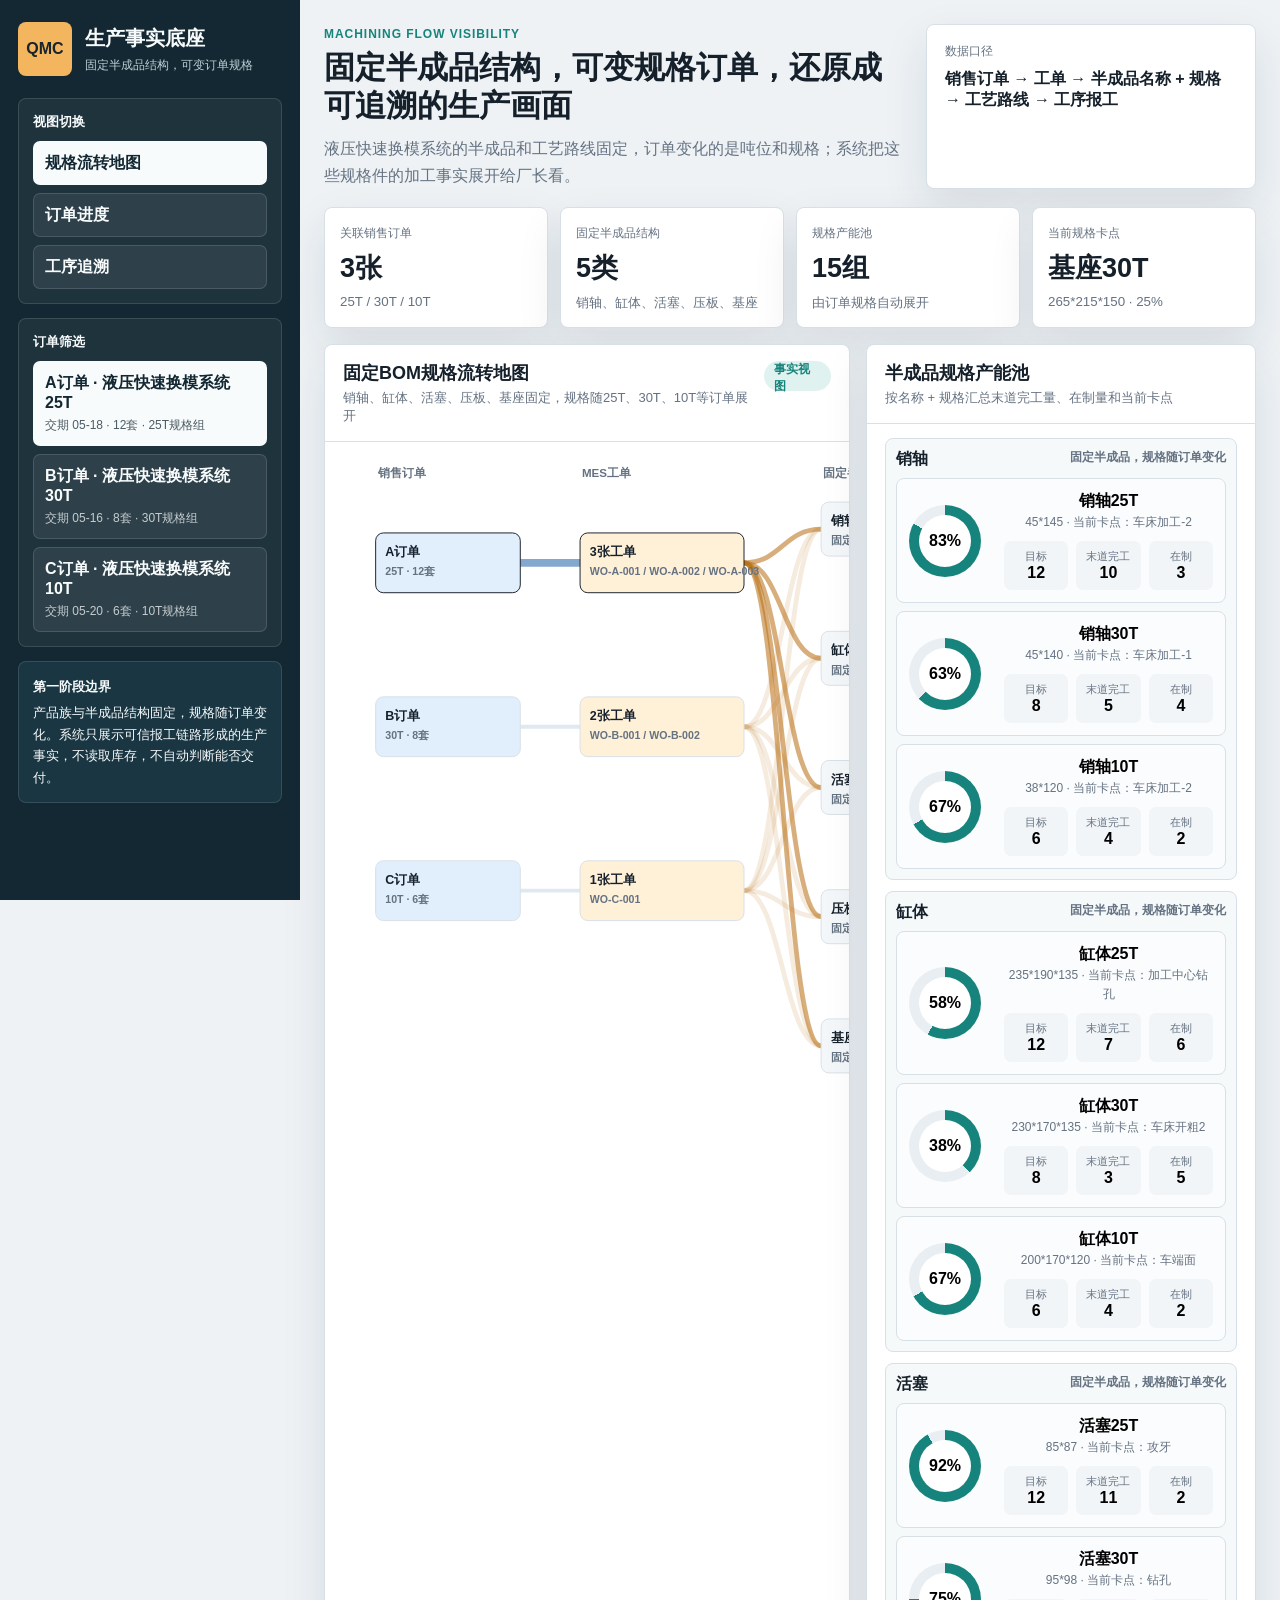
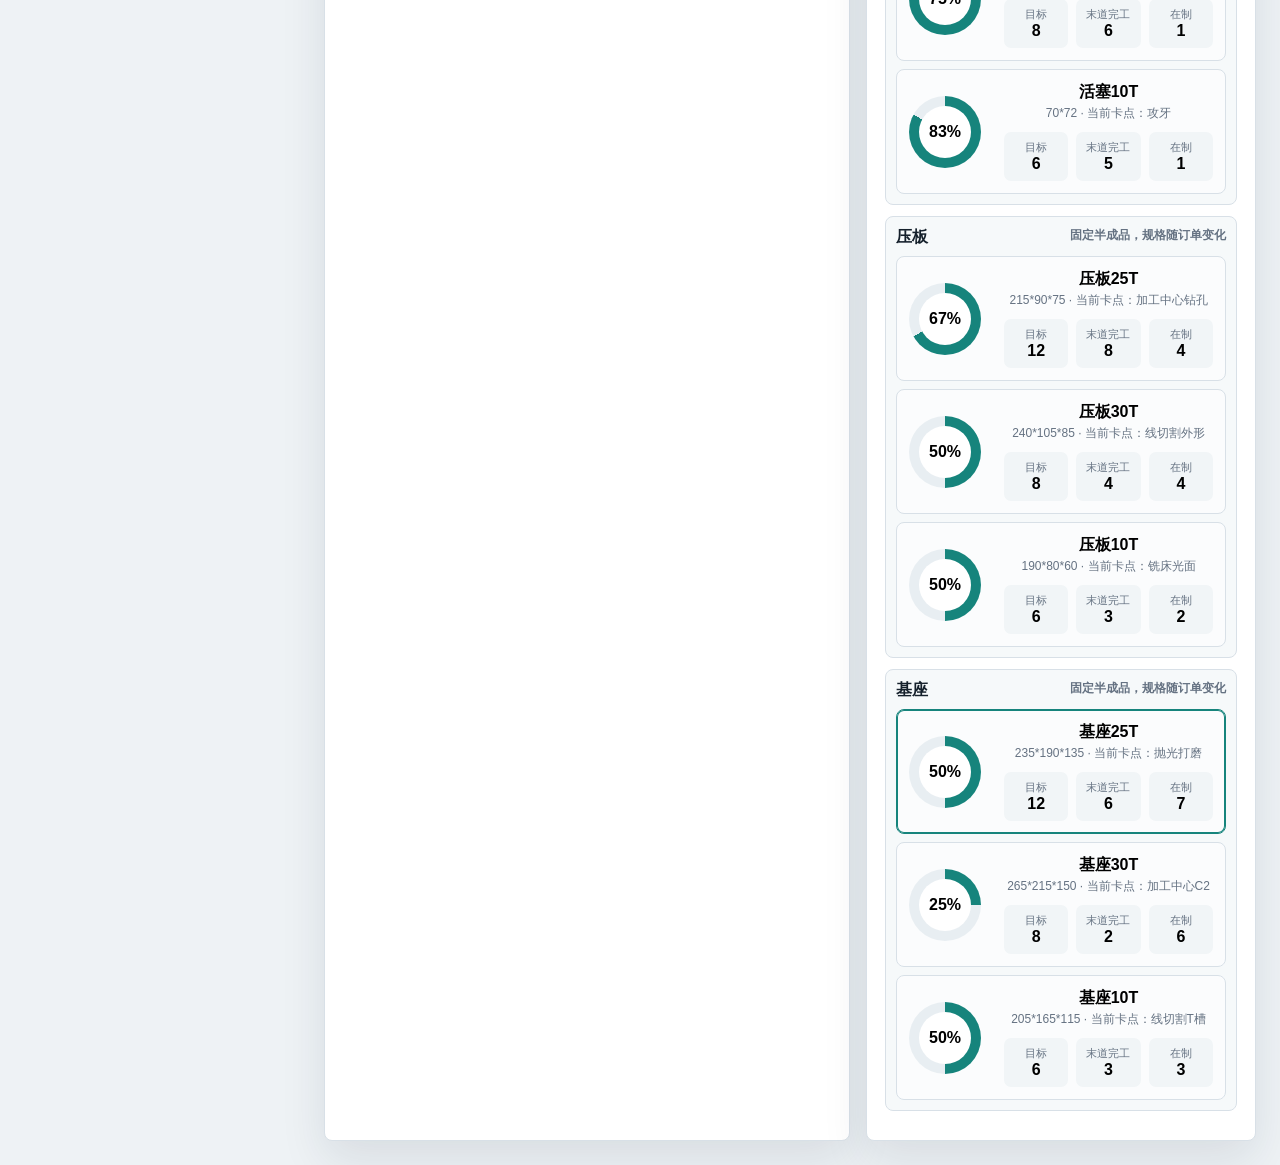
==== prototype/index.html @ e3432131 "Add current runnable prototype demo" ====
<!doctype html>
<html lang="zh-CN">
<head>
<meta charset="UTF-8" />
<meta name="viewport" content="width=device-width, initial-scale=1.0" />
<title>机加工生产事实可视化 Demo</title>
<style>
:root{--bg:#eef2f5;--ink:#15202b;--muted:#657282;--line:#d8e0e7;--panel:#fff;--dark:#132832;--cyan:#16847c;--cyan-soft:#dff2ef;--blue:#2463a6;--blue-soft:#e1eefb;--amber:#b97017;--amber-soft:#fff0d8;--green-soft:#dff3e6;--shadow:0 18px 45px rgba(23,42,55,.1)}*{box-sizing:border-box}body{margin:0;min-height:100vh;color:var(--ink);background:var(--bg);font-family:"Microsoft YaHei","PingFang SC","Segoe UI",Arial,sans-serif}.shell{min-height:100vh;display:grid;grid-template-columns:300px minmax(0,1fr)}.nav{position:sticky;top:0;height:100vh;padding:22px 18px;color:#f8fbfc;background:var(--dark);overflow:auto}.brand{display:grid;grid-template-columns:54px 1fr;gap:13px;align-items:center;margin-bottom:22px}.brand-mark{width:54px;height:54px;display:grid;place-items:center;border-radius:8px;background:#f4b55f;color:#17252c;font-weight:900}.brand h1{margin:0;font-size:20px}.brand p{margin:5px 0 0;color:#bdd0d7;font-size:12px}.nav-block,.boundary{padding:14px;margin-bottom:14px;border:1px solid rgba(255,255,255,.12);border-radius:8px;background:rgba(255,255,255,.055)}.nav-title{margin-bottom:10px;font-size:13px;font-weight:800}.tabs,.orders{display:grid;gap:8px}button{font:inherit}.tab,.order{width:100%;border:1px solid rgba(255,255,255,.13);border-radius:7px;color:#f8fbfc;background:rgba(255,255,255,.07);text-align:left;cursor:pointer}.tab{min-height:44px;padding:10px 11px;font-weight:800}.order{padding:11px}.tab.active,.order.active{color:var(--dark);background:#f8fbfc}.order strong,.order span{display:block}.order span{margin-top:5px;font-size:12px;opacity:.75}.boundary{background:#193642;line-height:1.65;font-size:13px}.boundary strong{display:block;margin-bottom:5px}.main{min-width:0;padding:24px}.hero{display:grid;grid-template-columns:minmax(0,1fr) 330px;gap:18px;margin-bottom:18px}.label{display:inline-block;margin-bottom:8px;color:var(--cyan);font-size:12px;font-weight:900;letter-spacing:.08em;text-transform:uppercase}.hero h2{margin:0;font-size:31px;line-height:1.22}.hero p{margin:10px 0 0;color:var(--muted);line-height:1.7}.hero-card,.metric,.surface{border:1px solid var(--line);border-radius:8px;background:var(--panel);box-shadow:var(--shadow)}.hero-card{padding:18px}.hero-card span,.hero-card strong{display:block}.hero-card span{margin-bottom:9px;color:var(--muted);font-size:12px}.metric-grid{display:grid;grid-template-columns:repeat(4,minmax(0,1fr));gap:12px;margin-bottom:16px}.metric{min-height:104px;padding:15px}.metric span{color:var(--muted);font-size:12px}.metric strong{display:block;margin-top:8px;font-size:27px}.metric small{display:block;margin-top:8px;color:var(--muted)}.view{display:none}.view.active{display:block}.grid{display:grid;grid-template-columns:minmax(0,1.45fr) minmax(390px,.9fr);gap:16px}.ops-grid{display:grid;grid-template-columns:minmax(0,1.2fr) minmax(360px,.85fr);gap:16px}.surface{overflow:hidden}.head{display:flex;justify-content:space-between;gap:14px;padding:16px 18px;border-bottom:1px solid var(--line)}.head h3{margin:0;font-size:18px}.head p{margin:4px 0 0;color:var(--muted);font-size:13px}.stamp{display:inline-grid;place-items:center;height:30px;padding:0 10px;border-radius:999px;color:var(--cyan);background:var(--cyan-soft);font-size:12px;font-weight:900}.flow-wrap{padding:8px 14px 18px;overflow:auto}#flow{display:block;min-width:1080px;width:100%;height:auto}.link{fill:none;stroke-linecap:round;opacity:.56}.link.dim{opacity:.14}.node rect{rx:8;ry:8;stroke-width:1}.node text{fill:var(--ink);font-size:13px;font-weight:800}.node .sub{fill:var(--muted);font-size:11px;font-weight:600}.pool-grid,.feed,.order-fact,.heatmap{padding:14px 18px 18px}.pool-group{display:grid;gap:8px;padding:10px;margin-bottom:11px;border:1px solid var(--line);border-radius:8px;background:#f6f9fa}.pool-title{display:flex;justify-content:space-between;font-weight:900}.pool-title span{color:var(--muted);font-size:12px}.pool-card{display:grid;grid-template-columns:82px 1fr;gap:13px;align-items:center;padding:12px;border:1px solid var(--line);border-radius:8px;background:#fbfcfd;cursor:pointer}.pool-card.active{border-color:var(--cyan);box-shadow:inset 0 0 0 1px var(--cyan)}.gauge{width:72px;height:72px;border-radius:50%;display:grid;place-items:center;background:conic-gradient(var(--cyan) var(--value),#e8eef2 0)}.gauge div{width:52px;height:52px;display:grid;place-items:center;border-radius:50%;background:#fff;font-weight:900}.pool-info strong{display:block}.pool-info span{color:var(--muted);font-size:12px}.mini-grid{display:grid;grid-template-columns:repeat(3,1fr);gap:8px;margin-top:10px}.mini{padding:8px;border-radius:7px;background:#f1f5f7}.mini span,.mini strong{display:block}.mini span{color:var(--muted);font-size:11px}.summary{display:grid;grid-template-columns:1fr auto;gap:14px;align-items:center;padding:14px;margin-bottom:14px;border-radius:8px;background:#f3f7f9}.summary h4{margin:0 0 6px}.summary p{margin:0;color:var(--muted);line-height:1.6}.chip{display:inline-grid;place-items:center;min-height:32px;padding:0 11px;border-radius:999px;color:var(--blue);background:var(--blue-soft);font-size:13px;font-weight:900}.warning{padding:12px 14px;margin-bottom:14px;border:1px solid #f0c481;border-radius:8px;color:#7a4b10;background:var(--amber-soft);font-size:13px;font-weight:800}.route{border:1px solid var(--line);border-radius:8px;overflow:hidden;margin-bottom:12px}.route-top{display:grid;grid-template-columns:minmax(140px,.9fr) minmax(0,1.8fr) 170px;gap:12px;align-items:center;padding:12px;background:#fbfcfd}.bar{height:9px;border-radius:999px;background:#e7edf1;overflow:hidden}.bar span{display:block;height:100%;background:var(--cyan)}.steps{display:flex;gap:8px;padding:12px;overflow:auto}.step{flex:0 0 142px;min-height:78px;padding:9px;border:1px solid var(--line);border-radius:8px;background:#fff}.step.done{background:var(--green-soft)}.step.current{background:var(--amber-soft);border-color:#f0c481}.step strong{display:block;margin-bottom:6px;font-size:12px}.step span{color:var(--muted);font-size:11px}.heat-table{min-width:920px;display:grid;grid-template-columns:180px repeat(5,minmax(126px,1fr));gap:6px}.cell{min-height:58px;padding:8px;border-radius:8px;background:#f3f6f8;font-size:12px;line-height:1.35}.cell.headcell{min-height:42px;color:var(--muted);background:#eef3f6;font-weight:900}.cell.op{font-weight:900}.cell.op span{color:var(--muted);font-size:11px}.cell.active-row{border:2px solid var(--amber);background:var(--amber-soft)}.level-0{color:#93a1ad}.level-1{background:#dff2ef}.level-2{color:#fff;background:#49a79f}.level-3{color:#fff;background:#197d75}.feed-card{padding:12px;margin-bottom:11px;border:1px solid var(--line);border-radius:8px;background:#fbfcfd}.feed-card p{margin:6px 0 10px;color:var(--muted);font-size:13px;line-height:1.55}.tag{display:inline-grid;place-items:center;min-height:24px;margin:3px;padding:0 8px;border-radius:999px;color:var(--blue);background:var(--blue-soft);font-size:12px;font-weight:800}@media(max-width:1180px){.shell{grid-template-columns:270px 1fr}.hero,.grid,.ops-grid,.metric-grid{grid-template-columns:1fr}}@media(max-width:760px){.shell{display:block}.nav{position:static;height:auto}.main{padding:16px}.hero h2{font-size:23px}.head,.route-top,.summary{display:block}}
</style>
</head>
<body>
<div class="shell"><aside class="nav"><div class="brand"><div class="brand-mark">QMC</div><div><h1>生产事实底座</h1><p>固定半成品结构，可变订单规格</p></div></div><div class="nav-block"><div class="nav-title">视图切换</div><div class="tabs" id="tabs"></div></div><div class="nav-block"><div class="nav-title">订单筛选</div><div class="orders" id="orders"></div></div><div class="boundary"><strong>第一阶段边界</strong><span>产品族与半成品结构固定，规格随订单变化。系统只展示可信报工链路形成的生产事实，不读取库存，不自动判断能否交付。</span></div></aside><main class="main"><header class="hero"><div><span class="label">Machining Flow Visibility</span><h2>固定半成品结构，可变规格订单，还原成可追溯的生产画面</h2><p>液压快速换模系统的半成品和工艺路线固定，订单变化的是吨位和规格；系统把这些规格件的加工事实展开给厂长看。</p></div><div class="hero-card"><span>数据口径</span><strong>销售订单 → 工单 → 半成品名称 + 规格 → 工艺路线 → 工序报工</strong></div></header><section class="metric-grid" id="metrics"></section><section class="view active" data-view="overview"><div class="grid"><section class="surface"><div class="head"><div><h3>固定BOM规格流转地图</h3><p>销轴、缸体、活塞、压板、基座固定，规格随25T、30T、10T等订单展开</p></div><span class="stamp">事实视图</span></div><div class="flow-wrap"><svg id="flow" viewBox="0 0 1120 760"></svg></div></section><section class="surface"><div class="head"><div><h3>半成品规格产能池</h3><p>按名称 + 规格汇总末道完工量、在制量和当前卡点</p></div></div><div class="pool-grid" id="pools"></div></section></div></section><section class="view" data-view="orders"><section class="surface"><div class="head"><div><h3>订单相关加工进度</h3><p>展示订单关联工单下的半成品加工事实，不等同于最终可交付数量</p></div></div><div class="order-fact" id="orderFact"></div></section></section><section class="view" data-view="operations"><div class="ops-grid"><section class="surface"><div class="head"><div><h3>工序热力图</h3><p>横向看半成品规格，纵向看工序，颜色越深代表报工越集中</p></div></div><div class="heatmap" id="heatmap"></div></section><section class="surface"><div class="head"><div><h3>今日工序产出来源</h3><p>从工序反向看关联哪些工单和订单</p></div></div><div class="feed" id="feed"></div></section></div></section></main></div>
<script>
const partTemplates=[{code:'pin',name:'销轴',route:['车床加工-1','车床加工-2']},{code:'cylinder',name:'缸体',route:['铣床光面','车床开粗1','车床开粗2','车床钻孔','精车1','车端面','加工中心钻孔']},{code:'piston',name:'活塞',route:['车床开粗-1','车床开粗-2','车床精车-1','车间精车-2','钻孔','攻牙']},{code:'plate',name:'压板',route:['铣床光面','线切割外形','加工中心钻孔']},{code:'base',name:'基座',route:['铣床光面','锯床断料','加工中心正面','加工中心C1','加工中心C2','线切割T槽','加工中心阀块孔','抛光打磨']}];
const ops=[{key:'milling',name:'铣床光面',kw:['铣床光面']},{key:'lathe',name:'车床加工',kw:['车床','精车','车端面','攻牙']},{key:'wire',name:'线切割',kw:['线切割']},{key:'center',name:'加工中心',kw:['加工中心','钻孔']},{key:'finish',name:'表面处理',kw:['抛光','表面处理']}];
const orderConfigs=[{id:'SO-A-250515',name:'A订单',due:'05-18',family:'液压快速换模系统',model:'25T',qty:12,workOrders:['WO-A-001','WO-A-002','WO-A-003'],note:'A订单是液压快速换模系统25T。半成品结构固定，变化的是每个半成品的规格。',specs:{pin:'45*145',cylinder:'235*190*135',piston:'85*87',plate:'215*90*75',base:'235*190*135'},progress:{pin:[10,3,1],cylinder:[7,6,6],piston:[11,2,5],plate:[8,4,2],base:[6,7,7]}},{id:'SO-B-250515',name:'B订单',due:'05-16',family:'液压快速换模系统',model:'30T',qty:8,workOrders:['WO-B-001','WO-B-002'],note:'B订单是液压快速换模系统30T。它同样需要销轴、缸体、活塞、压板、基座，但规格不同。',specs:{pin:'45*140',cylinder:'230*170*135',piston:'95*98',plate:'240*105*85',base:'265*215*150'},progress:{pin:[5,4,0],cylinder:[3,5,2],piston:[6,1,4],plate:[4,4,1],base:[2,6,4]}},{id:'SO-C-250515',name:'C订单',due:'05-20',family:'液压快速换模系统',model:'10T',qty:6,workOrders:['WO-C-001'],note:'C订单是液压快速换模系统10T。新增吨位时，只需要补规格和进度，不需要改图表结构。',specs:{pin:'38*120',cylinder:'200*170*120',piston:'70*72',plate:'190*80*60',base:'205*165*115'},progress:{pin:[4,2,1],cylinder:[4,2,5],piston:[5,1,5],plate:[3,2,0],base:[3,3,5]}}];
const orders=orderConfigs.map(o=>({...o,product:o.family+o.model}));let state={view:'overview',orderId:orders[0].id,partKey:'base|235*190*135'};
function parts(){return orders.flatMap(o=>partTemplates.map(t=>{const p=o.progress[t.code],idx=Math.min(p[2],t.route.length-1),spec=o.specs[t.code];return{key:o.id+'|'+t.code,poolKey:t.code+'|'+spec,orderId:o.id,model:o.model,partCode:t.code,name:t.name,displayName:t.name+o.model,spec,target:o.qty,completed:p[0],wip:p[1],currentStep:idx,current:t.route[idx],route:t.route,raw:t.name+o.model+'原材料'}}))}
function pools(){const m=new Map();parts().forEach(p=>{if(!m.has(p.poolKey))m.set(p.poolKey,{key:p.poolKey,partCode:p.partCode,name:p.name,spec:p.spec,model:p.model,target:0,completed:0,wip:0,instances:[]});const x=m.get(p.poolKey);x.target+=p.target;x.completed+=p.completed;x.wip+=p.wip;x.instances.push(p)});return[...m.values()].map(x=>{const w=[...x.instances].sort((a,b)=>rate(a)-rate(b))[0];return{...x,displayName:x.name+x.model,current:w.current,route:w.route,currentStep:w.currentStep}})}
function rate(x){return Math.round(x.completed/x.target*100)}function order(){return orders.find(o=>o.id===state.orderId)}function orderParts(){return parts().filter(p=>p.orderId===state.orderId)}function orderPools(){return orderParts().map(p=>p.poolKey)}function famKey(step){return (ops.find(o=>o.kw.some(k=>step.includes(k)))||ops[1]).key}function classify(step){if(['抛光','表面处理','攻牙'].some(k=>step.includes(k)))return'op-final';if(['线切割','加工中心','钻孔'].some(k=>step.includes(k)))return'op-middle';return'op-front'}
function renderTabs(){document.querySelector('#tabs').innerHTML=[['overview','规格流转地图'],['orders','订单进度'],['operations','工序追溯']].map(v=>`<button class="tab ${state.view===v[0]?'active':''}" data-view="${v[0]}">${v[1]}</button>`).join('');document.querySelectorAll('.tab').forEach(b=>b.onclick=()=>{state.view=b.dataset.view;render()})}
function renderOrders(){document.querySelector('#orders').innerHTML=orders.map(o=>`<button class="order ${o.id===state.orderId?'active':''}" data-order="${o.id}"><strong>${o.name} · ${o.product}</strong><span>交期 ${o.due} · ${o.qty}套 · ${o.model}规格组</span></button>`).join('');document.querySelectorAll('.order').forEach(b=>b.onclick=()=>{state.orderId=b.dataset.order;state.partKey=orderParts()[0].poolKey;state.view='orders';render()})}
function renderMetrics(){const ps=pools(),done=ps.reduce((s,p)=>s+p.completed,0),wip=ps.reduce((s,p)=>s+p.wip,0),weak=[...ps].sort((a,b)=>rate(a)-rate(b))[0];document.querySelector('#metrics').innerHTML=[['关联销售订单',orders.length+'张',orders.map(o=>o.model).join(' / ')],['固定半成品结构',partTemplates.length+'类',partTemplates.map(p=>p.name).join('、')],['规格产能池',ps.length+'组','由订单规格自动展开'],['当前规格卡点',weak.displayName,weak.spec+' · '+rate(weak)+'%']].map(i=>`<div class="metric"><span>${i[0]}</span><strong>${i[1]}</strong><small>${i[2]}</small></div>`).join('')}
function path(x1,y1,x2,y2){const c1=x1+(x2-x1)*.48,c2=x1+(x2-x1)*.52;return`M ${x1} ${y1} C ${c1} ${y1}, ${c2} ${y2}, ${x2} ${y2}`}function renderFlow(){const ps=pools(),h=Math.max(760,44+ps.length*48),svg=document.querySelector('#flow');svg.setAttribute('viewBox',`0 0 1120 ${h}`);const on=orders.map((o,i)=>({id:o.id,type:'order',title:o.name,sub:o.model+' · '+o.qty+'套',x:38,y:86+i*170,w:150,h:62})),wn=orders.map((o,i)=>({id:'work-'+o.id,type:'work',title:o.workOrders.length+'张工单',sub:o.workOrders.join(' / '),x:250,y:86+i*170,w:170,h:62})),gn=partTemplates.map((p,i)=>({id:'group-'+p.code,type:'group',title:p.name,sub:'固定半成品',x:500,y:54+i*134,w:138,h:56})),pn=ps.map((p,i)=>({id:p.key,type:'part',title:p.displayName,sub:p.spec+' · 完工'+p.completed,x:710,y:24+i*48,w:178,h:40})),opn=[{id:'op-front',type:'op',title:'前段加工',sub:'铣床 / 车床',x:970,y:120,w:130,h:58},{id:'op-middle',type:'op',title:'中段成形',sub:'线切割 / 加工中心',x:970,y:330,w:130,h:58},{id:'op-final',type:'op',title:'末道完工',sub:'进入规格产能池',x:970,y:540,w:130,h:58}],nodes=[...on,...wn,...gn,...pn,...opn],sel=state.orderId,selPools=orderPools(),links=[];orders.forEach(o=>{links.push({from:o.id,to:'work-'+o.id,color:'#2463a6',width:o.id===sel?8:4,active:o.id===sel});parts().filter(p=>p.orderId===o.id).forEach(p=>{links.push({from:'work-'+o.id,to:'group-'+p.partCode,color:'#b97017',width:5,active:o.id===sel});links.push({from:'group-'+p.partCode,to:p.poolKey,color:'#16847c',width:p.poolKey===state.partKey?8:4,active:o.id===sel||p.poolKey===state.partKey})})});ps.forEach(p=>links.push({from:p.key,to:classify(p.current),color:'#7056a8',width:2+p.completed*.22,active:selPools.includes(p.key)||p.key===state.partKey}));const by=Object.fromEntries(nodes.map(n=>[n.id,n]));svg.innerHTML='<text x="40" y="28" fill="#657282" font-size="12" font-weight="800">销售订单</text><text x="252" y="28" fill="#657282" font-size="12" font-weight="800">MES工单</text><text x="502" y="28" fill="#657282" font-size="12" font-weight="800">固定半成品</text><text x="712" y="28" fill="#657282" font-size="12" font-weight="800">名称 + 规格产能池</text><text x="972" y="28" fill="#657282" font-size="12" font-weight="800">工序现场</text>'+links.map(l=>{const a=by[l.from],b=by[l.to];return`<path class="link ${l.active?'':'dim'}" d="${path(a.x+a.w,a.y+a.h/2,b.x,b.y+b.h/2)}" stroke="${l.color}" stroke-width="${l.width}"></path>`}).join('')+nodes.map(n=>{const act=n.id===sel||n.id===state.partKey||n.id==='work-'+sel||selPools.includes(n.id),fill=n.type==='order'?'#e1eefb':n.type==='work'?'#fff0d8':n.type==='group'?'#f4f7f9':n.type==='part'?'#dff2ef':'#eee8f7';return`<g class="node" data-node="${n.id}"><rect x="${n.x}" y="${n.y}" width="${n.w}" height="${n.h}" fill="${fill}" stroke="${act?'#17202b':'#d8e0e7'}"></rect><text x="${n.x+10}" y="${n.y+(n.h>44?24:17)}">${n.title}</text><text class="sub" x="${n.x+10}" y="${n.y+(n.h>44?44:33)}">${n.sub}</text></g>`}).join('');document.querySelectorAll('.node').forEach(n=>n.onclick=()=>{if(orders.some(o=>o.id===n.dataset.node)){state.orderId=n.dataset.node;state.view='orders'}if(ps.some(p=>p.key===n.dataset.node))state.partKey=n.dataset.node;render()})}
function renderPools(){const ps=pools();document.querySelector('#pools').innerHTML=partTemplates.map(t=>`<div class="pool-group"><div class="pool-title">${t.name}<span>固定半成品，规格随订单变化</span></div>${ps.filter(p=>p.partCode===t.code).map(p=>`<button class="pool-card ${p.key===state.partKey?'active':''}" data-part="${p.key}"><div class="gauge" style="--value:${rate(p)}%"><div>${rate(p)}%</div></div><div class="pool-info"><strong>${p.displayName}</strong><span>${p.spec} · 当前卡点：${p.current}</span><div class="mini-grid"><div class="mini"><span>目标</span><strong>${p.target}</strong></div><div class="mini"><span>末道完工</span><strong>${p.completed}</strong></div><div class="mini"><span>在制</span><strong>${p.wip}</strong></div></div></div></button>`).join('')}</div>`).join('');document.querySelectorAll('.pool-card').forEach(b=>b.onclick=()=>{state.partKey=b.dataset.part;render()})}
function renderOrderFact(){const o=order();document.querySelector('#orderFact').innerHTML=`<div class="summary"><div><h4>${o.name} · ${o.product}</h4><p>${o.note}</p></div><span class="chip">${o.model}规格组 · ${o.workOrders.join(' / ')}</span></div><div class="warning">产品族和半成品结构固定：销轴、缸体、活塞、压板、基座。订单变化的是每个半成品的规格。</div>`+orderParts().map(p=>`<article class="route"><div class="route-top"><div><strong>${p.name}</strong><span>${o.model} · ${p.spec}</span></div><div class="bar"><span style="width:${Math.min(100,Math.round(p.completed/p.target*100))}%"></span></div><div><strong>${p.completed}/${p.target} 件相关完工</strong><span>${p.raw} · ${p.current}</span></div></div><div class="steps">${p.route.map((s,i)=>`<div class="step ${i<p.currentStep?'done':i===p.currentStep?'current':''}"><strong>${s}</strong><span>${i<p.currentStep?'已有报工':i===p.currentStep?'当前观察':'后续工序'}</span></div>`).join('')}</div></article>`).join('')}
function qtyPart(p,op){const idx=p.route.map((s,i)=>op.kw.some(k=>s.includes(k))?i:-1).filter(i=>i>=0);if(!idx.length)return 0;const first=Math.min(...idx),last=Math.max(...idx);if(p.currentStep>last)return p.completed+Math.max(0,Math.round(p.wip*.35));if(p.currentStep>=first)return p.completed+p.wip;return Math.max(0,Math.round(p.wip*.35))}function qtyPool(pool,op){return pool.instances.reduce((s,p)=>s+qtyPart(p,op),0)}function lvl(v){return !v?0:v<=4?1:v<=8?2:3}
function renderHeat(){const ps=pools();document.querySelector('#heatmap').innerHTML='<div class="heat-table"><div class="cell headcell">半成品规格</div>'+ops.map(o=>`<div class="cell headcell">${o.name}</div>`).join('')+ps.map(p=>`<div class="cell op ${p.key===state.partKey?'active-row':''}">${p.name}<br><span>${p.model} · ${p.spec}</span></div>`+ops.map(o=>{const v=qtyPool(p,o),cur=o.key===famKey(p.current);return`<div class="cell level-${lvl(v)}">${v?v+' 件报工<br>'+(cur?'当前卡点':'关联产出'):'无记录'}</div>`}).join('')).join('')+'</div>'}
function renderFeed(){document.querySelector('#feed').innerHTML=ops.map(o=>{const top=pools().map(p=>({p,qty:qtyPool(p,o)})).filter(x=>x.qty).sort((a,b)=>b.qty-a.qty).slice(0,5);return`<article class="feed-card"><strong>${o.name} · 今日报工 ${top.reduce((s,x)=>s+x.qty,0)} 件</strong><p>${summary(o.key)}</p><div>${top.map(x=>`<span class="tag">${x.p.displayName} ${x.p.spec}</span>`).join('')}</div></article>`}).join('')}function summary(k){return{milling:'固定半成品结构下，不同吨位的缸体、压板、基座会在前段工序交叉启动。',lathe:'车床同时处理销轴、缸体、活塞，现场必须识别规格。',wire:'线切割集中处理压板外形和基座T槽，规格混放会造成配套混乱。',center:'加工中心承接缸体、压板、基座的关键工序，最需要看清规格和工单来源。',finish:'末道完工产出进入对应规格产能池。'}[k]}
function render(){document.querySelectorAll('.view').forEach(v=>v.classList.toggle('active',v.dataset.view===state.view));renderTabs();renderOrders();renderMetrics();renderFlow();renderPools();renderOrderFact();renderHeat();renderFeed()}render();
</script>
</body>
</html>
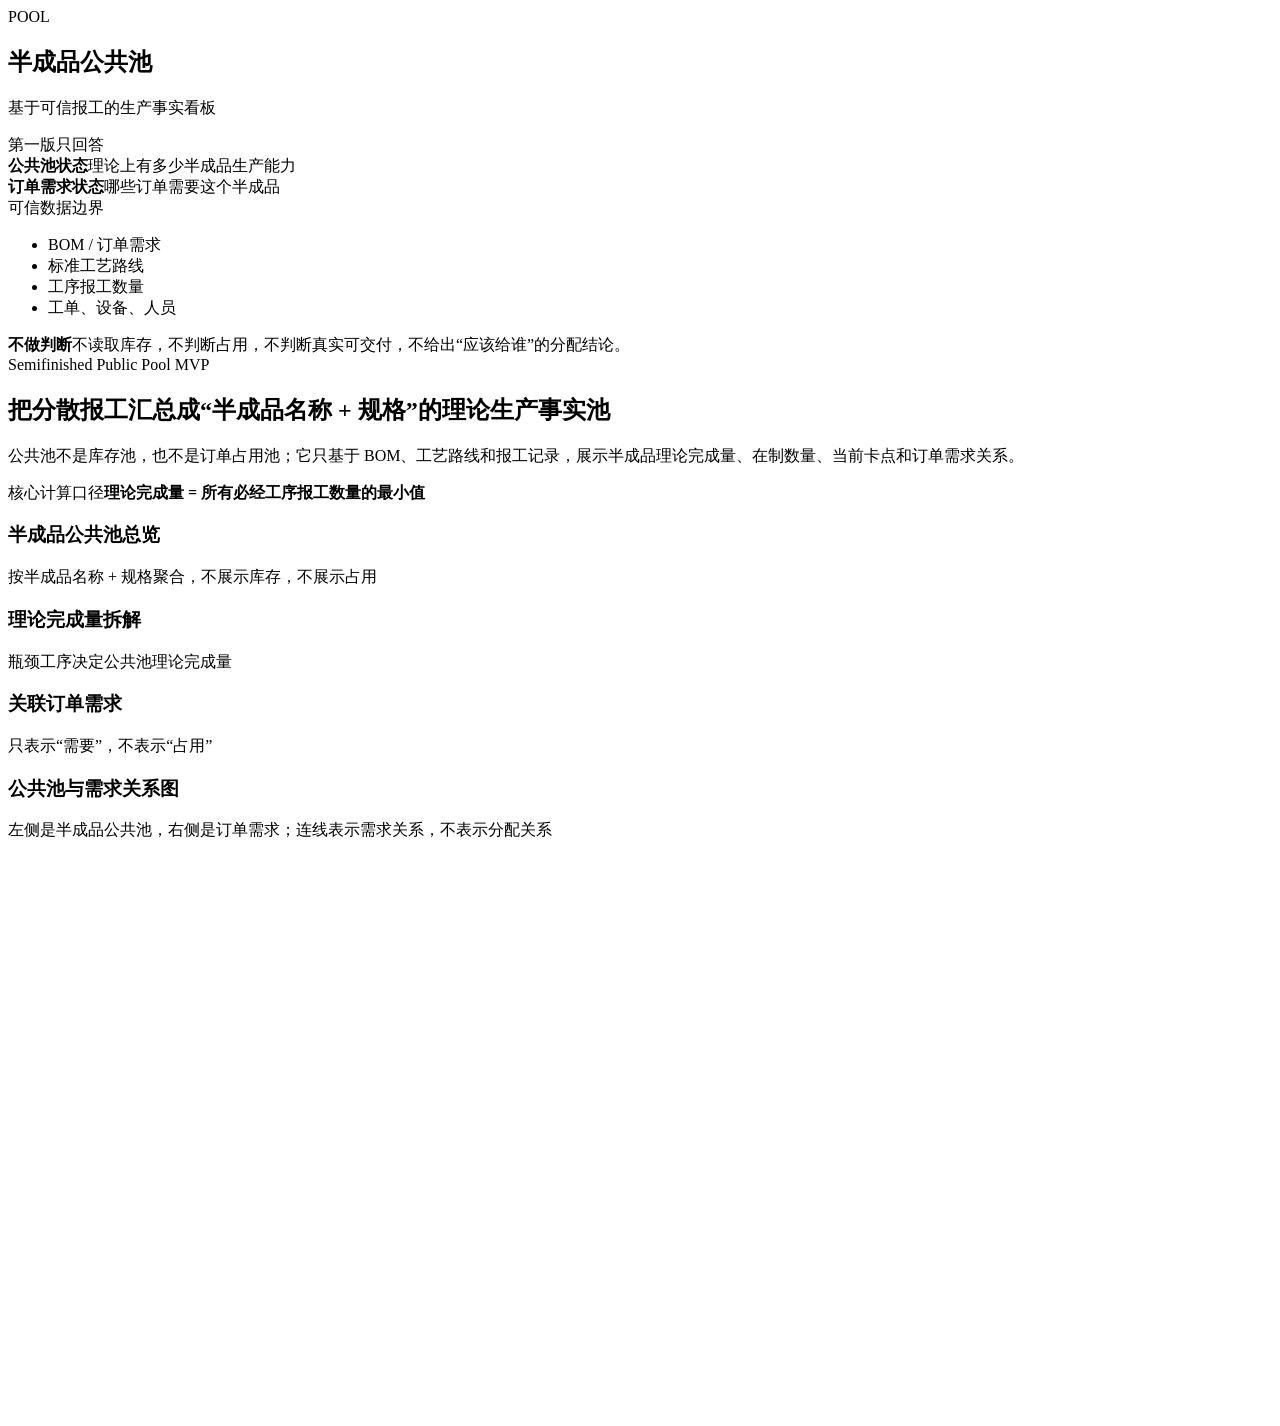
==== commit b66875d4: "Update current prototype to semifinished public pool demo" ====
--- a/prototype/index.html
+++ b/prototype/index.html
@@ -1,33 +1,48 @@
 <!doctype html>
 <html lang="zh-CN">
-<head>
-<meta charset="UTF-8" />
-<meta name="viewport" content="width=device-width, initial-scale=1.0" />
-<title>机加工生产事实可视化 Demo</title>
-<style>
-:root{--bg:#eef2f5;--ink:#15202b;--muted:#657282;--line:#d8e0e7;--panel:#fff;--dark:#132832;--cyan:#16847c;--cyan-soft:#dff2ef;--blue:#2463a6;--blue-soft:#e1eefb;--amber:#b97017;--amber-soft:#fff0d8;--green-soft:#dff3e6;--shadow:0 18px 45px rgba(23,42,55,.1)}*{box-sizing:border-box}body{margin:0;min-height:100vh;color:var(--ink);background:var(--bg);font-family:"Microsoft YaHei","PingFang SC","Segoe UI",Arial,sans-serif}.shell{min-height:100vh;display:grid;grid-template-columns:300px minmax(0,1fr)}.nav{position:sticky;top:0;height:100vh;padding:22px 18px;color:#f8fbfc;background:var(--dark);overflow:auto}.brand{display:grid;grid-template-columns:54px 1fr;gap:13px;align-items:center;margin-bottom:22px}.brand-mark{width:54px;height:54px;display:grid;place-items:center;border-radius:8px;background:#f4b55f;color:#17252c;font-weight:900}.brand h1{margin:0;font-size:20px}.brand p{margin:5px 0 0;color:#bdd0d7;font-size:12px}.nav-block,.boundary{padding:14px;margin-bottom:14px;border:1px solid rgba(255,255,255,.12);border-radius:8px;background:rgba(255,255,255,.055)}.nav-title{margin-bottom:10px;font-size:13px;font-weight:800}.tabs,.orders{display:grid;gap:8px}button{font:inherit}.tab,.order{width:100%;border:1px solid rgba(255,255,255,.13);border-radius:7px;color:#f8fbfc;background:rgba(255,255,255,.07);text-align:left;cursor:pointer}.tab{min-height:44px;padding:10px 11px;font-weight:800}.order{padding:11px}.tab.active,.order.active{color:var(--dark);background:#f8fbfc}.order strong,.order span{display:block}.order span{margin-top:5px;font-size:12px;opacity:.75}.boundary{background:#193642;line-height:1.65;font-size:13px}.boundary strong{display:block;margin-bottom:5px}.main{min-width:0;padding:24px}.hero{display:grid;grid-template-columns:minmax(0,1fr) 330px;gap:18px;margin-bottom:18px}.label{display:inline-block;margin-bottom:8px;color:var(--cyan);font-size:12px;font-weight:900;letter-spacing:.08em;text-transform:uppercase}.hero h2{margin:0;font-size:31px;line-height:1.22}.hero p{margin:10px 0 0;color:var(--muted);line-height:1.7}.hero-card,.metric,.surface{border:1px solid var(--line);border-radius:8px;background:var(--panel);box-shadow:var(--shadow)}.hero-card{padding:18px}.hero-card span,.hero-card strong{display:block}.hero-card span{margin-bottom:9px;color:var(--muted);font-size:12px}.metric-grid{display:grid;grid-template-columns:repeat(4,minmax(0,1fr));gap:12px;margin-bottom:16px}.metric{min-height:104px;padding:15px}.metric span{color:var(--muted);font-size:12px}.metric strong{display:block;margin-top:8px;font-size:27px}.metric small{display:block;margin-top:8px;color:var(--muted)}.view{display:none}.view.active{display:block}.grid{display:grid;grid-template-columns:minmax(0,1.45fr) minmax(390px,.9fr);gap:16px}.ops-grid{display:grid;grid-template-columns:minmax(0,1.2fr) minmax(360px,.85fr);gap:16px}.surface{overflow:hidden}.head{display:flex;justify-content:space-between;gap:14px;padding:16px 18px;border-bottom:1px solid var(--line)}.head h3{margin:0;font-size:18px}.head p{margin:4px 0 0;color:var(--muted);font-size:13px}.stamp{display:inline-grid;place-items:center;height:30px;padding:0 10px;border-radius:999px;color:var(--cyan);background:var(--cyan-soft);font-size:12px;font-weight:900}.flow-wrap{padding:8px 14px 18px;overflow:auto}#flow{display:block;min-width:1080px;width:100%;height:auto}.link{fill:none;stroke-linecap:round;opacity:.56}.link.dim{opacity:.14}.node rect{rx:8;ry:8;stroke-width:1}.node text{fill:var(--ink);font-size:13px;font-weight:800}.node .sub{fill:var(--muted);font-size:11px;font-weight:600}.pool-grid,.feed,.order-fact,.heatmap{padding:14px 18px 18px}.pool-group{display:grid;gap:8px;padding:10px;margin-bottom:11px;border:1px solid var(--line);border-radius:8px;background:#f6f9fa}.pool-title{display:flex;justify-content:space-between;font-weight:900}.pool-title span{color:var(--muted);font-size:12px}.pool-card{display:grid;grid-template-columns:82px 1fr;gap:13px;align-items:center;padding:12px;border:1px solid var(--line);border-radius:8px;background:#fbfcfd;cursor:pointer}.pool-card.active{border-color:var(--cyan);box-shadow:inset 0 0 0 1px var(--cyan)}.gauge{width:72px;height:72px;border-radius:50%;display:grid;place-items:center;background:conic-gradient(var(--cyan) var(--value),#e8eef2 0)}.gauge div{width:52px;height:52px;display:grid;place-items:center;border-radius:50%;background:#fff;font-weight:900}.pool-info strong{display:block}.pool-info span{color:var(--muted);font-size:12px}.mini-grid{display:grid;grid-template-columns:repeat(3,1fr);gap:8px;margin-top:10px}.mini{padding:8px;border-radius:7px;background:#f1f5f7}.mini span,.mini strong{display:block}.mini span{color:var(--muted);font-size:11px}.summary{display:grid;grid-template-columns:1fr auto;gap:14px;align-items:center;padding:14px;margin-bottom:14px;border-radius:8px;background:#f3f7f9}.summary h4{margin:0 0 6px}.summary p{margin:0;color:var(--muted);line-height:1.6}.chip{display:inline-grid;place-items:center;min-height:32px;padding:0 11px;border-radius:999px;color:var(--blue);background:var(--blue-soft);font-size:13px;font-weight:900}.warning{padding:12px 14px;margin-bottom:14px;border:1px solid #f0c481;border-radius:8px;color:#7a4b10;background:var(--amber-soft);font-size:13px;font-weight:800}.route{border:1px solid var(--line);border-radius:8px;overflow:hidden;margin-bottom:12px}.route-top{display:grid;grid-template-columns:minmax(140px,.9fr) minmax(0,1.8fr) 170px;gap:12px;align-items:center;padding:12px;background:#fbfcfd}.bar{height:9px;border-radius:999px;background:#e7edf1;overflow:hidden}.bar span{display:block;height:100%;background:var(--cyan)}.steps{display:flex;gap:8px;padding:12px;overflow:auto}.step{flex:0 0 142px;min-height:78px;padding:9px;border:1px solid var(--line);border-radius:8px;background:#fff}.step.done{background:var(--green-soft)}.step.current{background:var(--amber-soft);border-color:#f0c481}.step strong{display:block;margin-bottom:6px;font-size:12px}.step span{color:var(--muted);font-size:11px}.heat-table{min-width:920px;display:grid;grid-template-columns:180px repeat(5,minmax(126px,1fr));gap:6px}.cell{min-height:58px;padding:8px;border-radius:8px;background:#f3f6f8;font-size:12px;line-height:1.35}.cell.headcell{min-height:42px;color:var(--muted);background:#eef3f6;font-weight:900}.cell.op{font-weight:900}.cell.op span{color:var(--muted);font-size:11px}.cell.active-row{border:2px solid var(--amber);background:var(--amber-soft)}.level-0{color:#93a1ad}.level-1{background:#dff2ef}.level-2{color:#fff;background:#49a79f}.level-3{color:#fff;background:#197d75}.feed-card{padding:12px;margin-bottom:11px;border:1px solid var(--line);border-radius:8px;background:#fbfcfd}.feed-card p{margin:6px 0 10px;color:var(--muted);font-size:13px;line-height:1.55}.tag{display:inline-grid;place-items:center;min-height:24px;margin:3px;padding:0 8px;border-radius:999px;color:var(--blue);background:var(--blue-soft);font-size:12px;font-weight:800}@media(max-width:1180px){.shell{grid-template-columns:270px 1fr}.hero,.grid,.ops-grid,.metric-grid{grid-template-columns:1fr}}@media(max-width:760px){.shell{display:block}.nav{position:static;height:auto}.main{padding:16px}.hero h2{font-size:23px}.head,.route-top,.summary{display:block}}
-</style>
-</head>
-<body>
-<div class="shell"><aside class="nav"><div class="brand"><div class="brand-mark">QMC</div><div><h1>生产事实底座</h1><p>固定半成品结构，可变订单规格</p></div></div><div class="nav-block"><div class="nav-title">视图切换</div><div class="tabs" id="tabs"></div></div><div class="nav-block"><div class="nav-title">订单筛选</div><div class="orders" id="orders"></div></div><div class="boundary"><strong>第一阶段边界</strong><span>产品族与半成品结构固定，规格随订单变化。系统只展示可信报工链路形成的生产事实，不读取库存，不自动判断能否交付。</span></div></aside><main class="main"><header class="hero"><div><span class="label">Machining Flow Visibility</span><h2>固定半成品结构，可变规格订单，还原成可追溯的生产画面</h2><p>液压快速换模系统的半成品和工艺路线固定，订单变化的是吨位和规格；系统把这些规格件的加工事实展开给厂长看。</p></div><div class="hero-card"><span>数据口径</span><strong>销售订单 → 工单 → 半成品名称 + 规格 → 工艺路线 → 工序报工</strong></div></header><section class="metric-grid" id="metrics"></section><section class="view active" data-view="overview"><div class="grid"><section class="surface"><div class="head"><div><h3>固定BOM规格流转地图</h3><p>销轴、缸体、活塞、压板、基座固定，规格随25T、30T、10T等订单展开</p></div><span class="stamp">事实视图</span></div><div class="flow-wrap"><svg id="flow" viewBox="0 0 1120 760"></svg></div></section><section class="surface"><div class="head"><div><h3>半成品规格产能池</h3><p>按名称 + 规格汇总末道完工量、在制量和当前卡点</p></div></div><div class="pool-grid" id="pools"></div></section></div></section><section class="view" data-view="orders"><section class="surface"><div class="head"><div><h3>订单相关加工进度</h3><p>展示订单关联工单下的半成品加工事实，不等同于最终可交付数量</p></div></div><div class="order-fact" id="orderFact"></div></section></section><section class="view" data-view="operations"><div class="ops-grid"><section class="surface"><div class="head"><div><h3>工序热力图</h3><p>横向看半成品规格，纵向看工序，颜色越深代表报工越集中</p></div></div><div class="heatmap" id="heatmap"></div></section><section class="surface"><div class="head"><div><h3>今日工序产出来源</h3><p>从工序反向看关联哪些工单和订单</p></div></div><div class="feed" id="feed"></div></section></div></section></main></div>
-<script>
-const partTemplates=[{code:'pin',name:'销轴',route:['车床加工-1','车床加工-2']},{code:'cylinder',name:'缸体',route:['铣床光面','车床开粗1','车床开粗2','车床钻孔','精车1','车端面','加工中心钻孔']},{code:'piston',name:'活塞',route:['车床开粗-1','车床开粗-2','车床精车-1','车间精车-2','钻孔','攻牙']},{code:'plate',name:'压板',route:['铣床光面','线切割外形','加工中心钻孔']},{code:'base',name:'基座',route:['铣床光面','锯床断料','加工中心正面','加工中心C1','加工中心C2','线切割T槽','加工中心阀块孔','抛光打磨']}];
-const ops=[{key:'milling',name:'铣床光面',kw:['铣床光面']},{key:'lathe',name:'车床加工',kw:['车床','精车','车端面','攻牙']},{key:'wire',name:'线切割',kw:['线切割']},{key:'center',name:'加工中心',kw:['加工中心','钻孔']},{key:'finish',name:'表面处理',kw:['抛光','表面处理']}];
-const orderConfigs=[{id:'SO-A-250515',name:'A订单',due:'05-18',family:'液压快速换模系统',model:'25T',qty:12,workOrders:['WO-A-001','WO-A-002','WO-A-003'],note:'A订单是液压快速换模系统25T。半成品结构固定，变化的是每个半成品的规格。',specs:{pin:'45*145',cylinder:'235*190*135',piston:'85*87',plate:'215*90*75',base:'235*190*135'},progress:{pin:[10,3,1],cylinder:[7,6,6],piston:[11,2,5],plate:[8,4,2],base:[6,7,7]}},{id:'SO-B-250515',name:'B订单',due:'05-16',family:'液压快速换模系统',model:'30T',qty:8,workOrders:['WO-B-001','WO-B-002'],note:'B订单是液压快速换模系统30T。它同样需要销轴、缸体、活塞、压板、基座，但规格不同。',specs:{pin:'45*140',cylinder:'230*170*135',piston:'95*98',plate:'240*105*85',base:'265*215*150'},progress:{pin:[5,4,0],cylinder:[3,5,2],piston:[6,1,4],plate:[4,4,1],base:[2,6,4]}},{id:'SO-C-250515',name:'C订单',due:'05-20',family:'液压快速换模系统',model:'10T',qty:6,workOrders:['WO-C-001'],note:'C订单是液压快速换模系统10T。新增吨位时，只需要补规格和进度，不需要改图表结构。',specs:{pin:'38*120',cylinder:'200*170*120',piston:'70*72',plate:'190*80*60',base:'205*165*115'},progress:{pin:[4,2,1],cylinder:[4,2,5],piston:[5,1,5],plate:[3,2,0],base:[3,3,5]}}];
-const orders=orderConfigs.map(o=>({...o,product:o.family+o.model}));let state={view:'overview',orderId:orders[0].id,partKey:'base|235*190*135'};
-function parts(){return orders.flatMap(o=>partTemplates.map(t=>{const p=o.progress[t.code],idx=Math.min(p[2],t.route.length-1),spec=o.specs[t.code];return{key:o.id+'|'+t.code,poolKey:t.code+'|'+spec,orderId:o.id,model:o.model,partCode:t.code,name:t.name,displayName:t.name+o.model,spec,target:o.qty,completed:p[0],wip:p[1],currentStep:idx,current:t.route[idx],route:t.route,raw:t.name+o.model+'原材料'}}))}
-function pools(){const m=new Map();parts().forEach(p=>{if(!m.has(p.poolKey))m.set(p.poolKey,{key:p.poolKey,partCode:p.partCode,name:p.name,spec:p.spec,model:p.model,target:0,completed:0,wip:0,instances:[]});const x=m.get(p.poolKey);x.target+=p.target;x.completed+=p.completed;x.wip+=p.wip;x.instances.push(p)});return[...m.values()].map(x=>{const w=[...x.instances].sort((a,b)=>rate(a)-rate(b))[0];return{...x,displayName:x.name+x.model,current:w.current,route:w.route,currentStep:w.currentStep}})}
-function rate(x){return Math.round(x.completed/x.target*100)}function order(){return orders.find(o=>o.id===state.orderId)}function orderParts(){return parts().filter(p=>p.orderId===state.orderId)}function orderPools(){return orderParts().map(p=>p.poolKey)}function famKey(step){return (ops.find(o=>o.kw.some(k=>step.includes(k)))||ops[1]).key}function classify(step){if(['抛光','表面处理','攻牙'].some(k=>step.includes(k)))return'op-final';if(['线切割','加工中心','钻孔'].some(k=>step.includes(k)))return'op-middle';return'op-front'}
-function renderTabs(){document.querySelector('#tabs').innerHTML=[['overview','规格流转地图'],['orders','订单进度'],['operations','工序追溯']].map(v=>`<button class="tab ${state.view===v[0]?'active':''}" data-view="${v[0]}">${v[1]}</button>`).join('');document.querySelectorAll('.tab').forEach(b=>b.onclick=()=>{state.view=b.dataset.view;render()})}
-function renderOrders(){document.querySelector('#orders').innerHTML=orders.map(o=>`<button class="order ${o.id===state.orderId?'active':''}" data-order="${o.id}"><strong>${o.name} · ${o.product}</strong><span>交期 ${o.due} · ${o.qty}套 · ${o.model}规格组</span></button>`).join('');document.querySelectorAll('.order').forEach(b=>b.onclick=()=>{state.orderId=b.dataset.order;state.partKey=orderParts()[0].poolKey;state.view='orders';render()})}
-function renderMetrics(){const ps=pools(),done=ps.reduce((s,p)=>s+p.completed,0),wip=ps.reduce((s,p)=>s+p.wip,0),weak=[...ps].sort((a,b)=>rate(a)-rate(b))[0];document.querySelector('#metrics').innerHTML=[['关联销售订单',orders.length+'张',orders.map(o=>o.model).join(' / ')],['固定半成品结构',partTemplates.length+'类',partTemplates.map(p=>p.name).join('、')],['规格产能池',ps.length+'组','由订单规格自动展开'],['当前规格卡点',weak.displayName,weak.spec+' · '+rate(weak)+'%']].map(i=>`<div class="metric"><span>${i[0]}</span><strong>${i[1]}</strong><small>${i[2]}</small></div>`).join('')}
-function path(x1,y1,x2,y2){const c1=x1+(x2-x1)*.48,c2=x1+(x2-x1)*.52;return`M ${x1} ${y1} C ${c1} ${y1}, ${c2} ${y2}, ${x2} ${y2}`}function renderFlow(){const ps=pools(),h=Math.max(760,44+ps.length*48),svg=document.querySelector('#flow');svg.setAttribute('viewBox',`0 0 1120 ${h}`);const on=orders.map((o,i)=>({id:o.id,type:'order',title:o.name,sub:o.model+' · '+o.qty+'套',x:38,y:86+i*170,w:150,h:62})),wn=orders.map((o,i)=>({id:'work-'+o.id,type:'work',title:o.workOrders.length+'张工单',sub:o.workOrders.join(' / '),x:250,y:86+i*170,w:170,h:62})),gn=partTemplates.map((p,i)=>({id:'group-'+p.code,type:'group',title:p.name,sub:'固定半成品',x:500,y:54+i*134,w:138,h:56})),pn=ps.map((p,i)=>({id:p.key,type:'part',title:p.displayName,sub:p.spec+' · 完工'+p.completed,x:710,y:24+i*48,w:178,h:40})),opn=[{id:'op-front',type:'op',title:'前段加工',sub:'铣床 / 车床',x:970,y:120,w:130,h:58},{id:'op-middle',type:'op',title:'中段成形',sub:'线切割 / 加工中心',x:970,y:330,w:130,h:58},{id:'op-final',type:'op',title:'末道完工',sub:'进入规格产能池',x:970,y:540,w:130,h:58}],nodes=[...on,...wn,...gn,...pn,...opn],sel=state.orderId,selPools=orderPools(),links=[];orders.forEach(o=>{links.push({from:o.id,to:'work-'+o.id,color:'#2463a6',width:o.id===sel?8:4,active:o.id===sel});parts().filter(p=>p.orderId===o.id).forEach(p=>{links.push({from:'work-'+o.id,to:'group-'+p.partCode,color:'#b97017',width:5,active:o.id===sel});links.push({from:'group-'+p.partCode,to:p.poolKey,color:'#16847c',width:p.poolKey===state.partKey?8:4,active:o.id===sel||p.poolKey===state.partKey})})});ps.forEach(p=>links.push({from:p.key,to:classify(p.current),color:'#7056a8',width:2+p.completed*.22,active:selPools.includes(p.key)||p.key===state.partKey}));const by=Object.fromEntries(nodes.map(n=>[n.id,n]));svg.innerHTML='<text x="40" y="28" fill="#657282" font-size="12" font-weight="800">销售订单</text><text x="252" y="28" fill="#657282" font-size="12" font-weight="800">MES工单</text><text x="502" y="28" fill="#657282" font-size="12" font-weight="800">固定半成品</text><text x="712" y="28" fill="#657282" font-size="12" font-weight="800">名称 + 规格产能池</text><text x="972" y="28" fill="#657282" font-size="12" font-weight="800">工序现场</text>'+links.map(l=>{const a=by[l.from],b=by[l.to];return`<path class="link ${l.active?'':'dim'}" d="${path(a.x+a.w,a.y+a.h/2,b.x,b.y+b.h/2)}" stroke="${l.color}" stroke-width="${l.width}"></path>`}).join('')+nodes.map(n=>{const act=n.id===sel||n.id===state.partKey||n.id==='work-'+sel||selPools.includes(n.id),fill=n.type==='order'?'#e1eefb':n.type==='work'?'#fff0d8':n.type==='group'?'#f4f7f9':n.type==='part'?'#dff2ef':'#eee8f7';return`<g class="node" data-node="${n.id}"><rect x="${n.x}" y="${n.y}" width="${n.w}" height="${n.h}" fill="${fill}" stroke="${act?'#17202b':'#d8e0e7'}"></rect><text x="${n.x+10}" y="${n.y+(n.h>44?24:17)}">${n.title}</text><text class="sub" x="${n.x+10}" y="${n.y+(n.h>44?44:33)}">${n.sub}</text></g>`}).join('');document.querySelectorAll('.node').forEach(n=>n.onclick=()=>{if(orders.some(o=>o.id===n.dataset.node)){state.orderId=n.dataset.node;state.view='orders'}if(ps.some(p=>p.key===n.dataset.node))state.partKey=n.dataset.node;render()})}
-function renderPools(){const ps=pools();document.querySelector('#pools').innerHTML=partTemplates.map(t=>`<div class="pool-group"><div class="pool-title">${t.name}<span>固定半成品，规格随订单变化</span></div>${ps.filter(p=>p.partCode===t.code).map(p=>`<button class="pool-card ${p.key===state.partKey?'active':''}" data-part="${p.key}"><div class="gauge" style="--value:${rate(p)}%"><div>${rate(p)}%</div></div><div class="pool-info"><strong>${p.displayName}</strong><span>${p.spec} · 当前卡点：${p.current}</span><div class="mini-grid"><div class="mini"><span>目标</span><strong>${p.target}</strong></div><div class="mini"><span>末道完工</span><strong>${p.completed}</strong></div><div class="mini"><span>在制</span><strong>${p.wip}</strong></div></div></div></button>`).join('')}</div>`).join('');document.querySelectorAll('.pool-card').forEach(b=>b.onclick=()=>{state.partKey=b.dataset.part;render()})}
-function renderOrderFact(){const o=order();document.querySelector('#orderFact').innerHTML=`<div class="summary"><div><h4>${o.name} · ${o.product}</h4><p>${o.note}</p></div><span class="chip">${o.model}规格组 · ${o.workOrders.join(' / ')}</span></div><div class="warning">产品族和半成品结构固定：销轴、缸体、活塞、压板、基座。订单变化的是每个半成品的规格。</div>`+orderParts().map(p=>`<article class="route"><div class="route-top"><div><strong>${p.name}</strong><span>${o.model} · ${p.spec}</span></div><div class="bar"><span style="width:${Math.min(100,Math.round(p.completed/p.target*100))}%"></span></div><div><strong>${p.completed}/${p.target} 件相关完工</strong><span>${p.raw} · ${p.current}</span></div></div><div class="steps">${p.route.map((s,i)=>`<div class="step ${i<p.currentStep?'done':i===p.currentStep?'current':''}"><strong>${s}</strong><span>${i<p.currentStep?'已有报工':i===p.currentStep?'当前观察':'后续工序'}</span></div>`).join('')}</div></article>`).join('')}
-function qtyPart(p,op){const idx=p.route.map((s,i)=>op.kw.some(k=>s.includes(k))?i:-1).filter(i=>i>=0);if(!idx.length)return 0;const first=Math.min(...idx),last=Math.max(...idx);if(p.currentStep>last)return p.completed+Math.max(0,Math.round(p.wip*.35));if(p.currentStep>=first)return p.completed+p.wip;return Math.max(0,Math.round(p.wip*.35))}function qtyPool(pool,op){return pool.instances.reduce((s,p)=>s+qtyPart(p,op),0)}function lvl(v){return !v?0:v<=4?1:v<=8?2:3}
-function renderHeat(){const ps=pools();document.querySelector('#heatmap').innerHTML='<div class="heat-table"><div class="cell headcell">半成品规格</div>'+ops.map(o=>`<div class="cell headcell">${o.name}</div>`).join('')+ps.map(p=>`<div class="cell op ${p.key===state.partKey?'active-row':''}">${p.name}<br><span>${p.model} · ${p.spec}</span></div>`+ops.map(o=>{const v=qtyPool(p,o),cur=o.key===famKey(p.current);return`<div class="cell level-${lvl(v)}">${v?v+' 件报工<br>'+(cur?'当前卡点':'关联产出'):'无记录'}</div>`}).join('')).join('')+'</div>'}
-function renderFeed(){document.querySelector('#feed').innerHTML=ops.map(o=>{const top=pools().map(p=>({p,qty:qtyPool(p,o)})).filter(x=>x.qty).sort((a,b)=>b.qty-a.qty).slice(0,5);return`<article class="feed-card"><strong>${o.name} · 今日报工 ${top.reduce((s,x)=>s+x.qty,0)} 件</strong><p>${summary(o.key)}</p><div>${top.map(x=>`<span class="tag">${x.p.displayName} ${x.p.spec}</span>`).join('')}</div></article>`}).join('')}function summary(k){return{milling:'固定半成品结构下，不同吨位的缸体、压板、基座会在前段工序交叉启动。',lathe:'车床同时处理销轴、缸体、活塞，现场必须识别规格。',wire:'线切割集中处理压板外形和基座T槽，规格混放会造成配套混乱。',center:'加工中心承接缸体、压板、基座的关键工序，最需要看清规格和工单来源。',finish:'末道完工产出进入对应规格产能池。'}[k]}
-function render(){document.querySelectorAll('.view').forEach(v=>v.classList.toggle('active',v.dataset.view===state.view));renderTabs();renderOrders();renderMetrics();renderFlow();renderPools();renderOrderFact();renderHeat();renderFeed()}render();
-</script>
-</body>
+  <head>
+    <meta charset="UTF-8" />
+    <meta name="viewport" content="width=device-width, initial-scale=1.0" />
+    <title>半成品公共池产品原型 Demo</title>
+    <link rel="stylesheet" href="./styles.css" />
+  </head>
+  <body>
+    <div class="app">
+      <aside class="sidebar">
+        <div class="brand">
+          <div class="brand-mark">POOL</div>
+          <div>
+            <h1>半成品公共池</h1>
+            <p>基于可信报工的生产事实看板</p>
+          </div>
+        </div>
+        <section class="side-panel">
+          <div class="side-title">第一版只回答</div>
+          <div class="answer-card active"><strong>公共池状态</strong><span>理论上有多少半成品生产能力</span></div>
+          <div class="answer-card"><strong>订单需求状态</strong><span>哪些订单需要这个半成品</span></div>
+        </section>
+        <section class="side-panel">
+          <div class="side-title">可信数据边界</div>
+          <ul class="trust-list"><li>BOM / 订单需求</li><li>标准工艺路线</li><li>工序报工数量</li><li>工单、设备、人员</li></ul>
+        </section>
+        <section class="boundary"><strong>不做判断</strong><span>不读取库存，不判断占用，不判断真实可交付，不给出“应该给谁”的分配结论。</span></section>
+      </aside>
+      <main class="main">
+        <header class="hero">
+          <div><span class="eyebrow">Semifinished Public Pool MVP</span><h2>把分散报工汇总成“半成品名称 + 规格”的理论生产事实池</h2><p>公共池不是库存池，也不是订单占用池；它只基于 BOM、工艺路线和报工记录，展示半成品理论完成量、在制数量、当前卡点和订单需求关系。</p></div>
+          <div class="formula-card"><span>核心计算口径</span><strong>理论完成量 = 所有必经工序报工数量的最小值</strong></div>
+        </header>
+        <section class="metric-grid" id="metricGrid"></section>
+        <section class="workspace">
+          <section class="surface main-board"><div class="section-head"><div><h3>半成品公共池总览</h3><p>按半成品名称 + 规格聚合，不展示库存，不展示占用</p></div><div class="segmented" id="riskFilter"></div></div><div class="pool-board" id="poolBoard"></div></section>
+          <aside class="detail-column">
+            <section class="surface"><div class="section-head compact"><div><h3>理论完成量拆解</h3><p>瓶颈工序决定公共池理论完成量</p></div></div><div class="detail-body" id="completionDetail"></div></section>
+            <section class="surface"><div class="section-head compact"><div><h3>关联订单需求</h3><p>只表示“需要”，不表示“占用”</p></div></div><div class="detail-body" id="demandDetail"></div></section>
+          </aside>
+        </section>
+        <section class="surface lower-panel"><div class="section-head"><div><h3>公共池与需求关系图</h3><p>左侧是半成品公共池，右侧是订单需求；连线表示需求关系，不表示分配关系</p></div></div><div class="relationship-wrap"><svg id="relationshipSvg" viewBox="0 0 1180 520" role="img" aria-label="半成品公共池与订单需求关系图"></svg></div></section>
+      </main>
+    </div>
+    <script src="./app.js"></script>
+  </body>
 </html>
